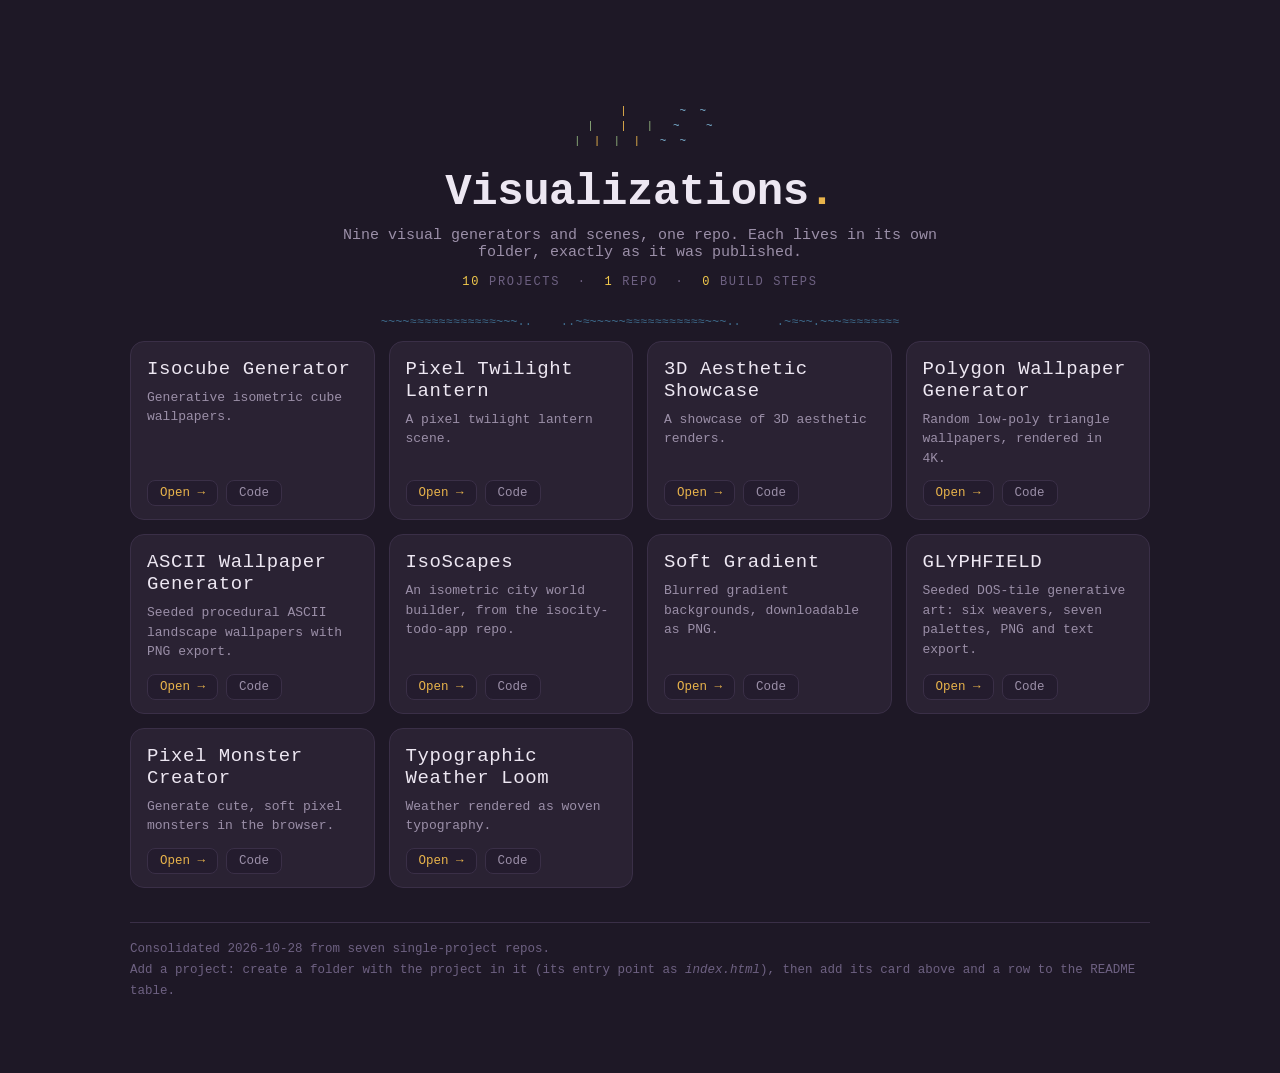
==== index.html @ 9da6a99a "Add Typographic Weather Loom (moved from interactive-tools)" ====
<!DOCTYPE html>
<html lang="en">
<head>
<meta charset="UTF-8">
<meta name="viewport" content="width=device-width, initial-scale=1.0">
<title>Visualizations</title>
<style>
  @font-face{font-family:"Alpha Lyrae";src:url("https://heycristobal.com/vault/assets/fonts/AlphaLyrae-Medium.woff2") format("woff2"),url("https://heycristobal.com/vault/assets/fonts/AlphaLyrae-Medium.woff") format("woff");font-weight:400 700;font-display:swap}
  :root{--bg:#1E1826; --panel:#2A2233; --panel2:#241C2E; --line:#3A2F47; --ink:#EDE7F2; --muted:#9B8FA8; --faint:#6E6182; --amber:#E8B34B; --pink:#E85C8A; --blue:#7FB8D9; --gold:#F2C94C; --mint:#72EFDD; --violet:#B79CED;}
  *{box-sizing:border-box}
  body{margin:0; background:var(--bg); color:var(--ink); font-family:"Space Mono", ui-monospace, SFMono-Regular, Menlo, Consolas, monospace; padding:48px 20px 64px}
  ::selection{background:var(--amber); color:#1E1826}
  .wrap{max-width:1020px; margin:0 auto}
  header{padding:56px 0 8px; text-align:center}
  .banner{
    margin:0 auto 18px; display:inline-block; text-align:left;
    color:var(--faint); font-size:11px; line-height:1.35; white-space:pre;
    user-select:none;
  }
  .banner .w{color:var(--blue)} .banner .k{color:var(--amber)} .banner .l{color:#8FAE7C}
  h1{font-family:"Alpha Lyrae","Space Mono",monospace; font-size:clamp(28px,5vw,44px); font-weight:700; letter-spacing:-0.01em; margin:0 0 10px}
  h1 .dot{color:var(--amber)}
  .lede{color:var(--muted); max-width:620px; margin:0 auto; font-size:15px}
  .meta{margin-top:14px; color:var(--faint); font-size:12px; letter-spacing:0.14em; text-transform:uppercase}
  .meta b{color:var(--gold); font-weight:400}
  #wave{
    display:block; margin:26px auto 4px; max-width:760px; width:100%;
    white-space:pre; overflow:hidden; text-align:center;
    color:#3E6B8C; font-size:12px; line-height:1.2; user-select:none;
  }
  .grid{display:grid; grid-template-columns:repeat(auto-fill,minmax(230px,1fr)); gap:14px}
  .card{background:var(--panel); border:1px solid var(--line); border-radius:14px; padding:16px 16px 13px; display:flex; flex-direction:column; gap:8px}
  .card h3{font-family:"Alpha Lyrae","Space Mono",monospace; font-weight:500; font-size:19px; margin:0; letter-spacing:.03em}
  .card p{color:var(--muted); font-size:13px; line-height:1.5; margin:0; flex:1}
  .foot{display:flex; gap:8px; margin-top:4px}
  .foot a{font-size:12.5px; text-decoration:none; border:1px solid var(--line); border-radius:8px; padding:5px 12px; background:var(--panel2)}
  .view{color:var(--amber)} .code{color:var(--muted)}
  .foot a:hover{color:var(--ink); border-color:var(--amber)}
  footer{color:var(--faint); font-size:12.5px; line-height:1.7; margin-top:34px; border-top:1px solid var(--line); padding-top:16px}
</style>
</head>
<body>
<div class="wrap">
    <header>
    <pre class="banner" aria-hidden="true">        <span class="k">|</span>        <span class="w">~  ~</span>
   <span class="l">|</span>    <span class="k">|</span>   <span class="l">|</span>   <span class="w">~</span>    <span class="w">~</span>
 <span class="l">|</span>  <span class="k">|</span>  <span class="l">|</span>  <span class="k">|</span>   <span class="w">~  ~</span></pre>
    <h1>Visualizations<span class="dot">.</span></h1>
    <p class="lede">Nine visual generators and scenes, one repo. Each lives in its own folder, exactly as it was published.</p>
    <p class="meta"><b>10</b> projects &nbsp;·&nbsp; <b>1</b> repo &nbsp;·&nbsp; <b>0</b> build steps</p>
    <pre id="wave" aria-hidden="true"></pre>
  </header>
  <div class="grid">
      <article class="card"><h3>Isocube Generator</h3><p>Generative isometric cube wallpapers.</p><div class="foot"><a class="view" href="isometric-cube-wallpaper-generator/">Open →</a><a class="code" href="https://github.com/dalecri/visualizations/tree/main/isometric-cube-wallpaper-generator">Code</a></div></article>
      <article class="card"><h3>Pixel Twilight Lantern</h3><p>A pixel twilight lantern scene.</p><div class="foot"><a class="view" href="pixel-night-lamp/">Open →</a><a class="code" href="https://github.com/dalecri/visualizations/tree/main/pixel-night-lamp">Code</a></div></article>
      <article class="card"><h3>3D Aesthetic Showcase</h3><p>A showcase of 3D aesthetic renders.</p><div class="foot"><a class="view" href="3d-aesthetic-renders/">Open →</a><a class="code" href="https://github.com/dalecri/visualizations/tree/main/3d-aesthetic-renders">Code</a></div></article>
        <article class="card"><h3>Polygon Wallpaper Generator</h3><p>Random low-poly triangle wallpapers, rendered in 4K.</p><div class="foot"><a class="view" href="polygon-wallpaper-generator/">Open →</a><a class="code" href="https://github.com/dalecri/visualizations/tree/main/polygon-wallpaper-generator">Code</a></div></article>
        <article class="card"><h3>ASCII Wallpaper Generator</h3><p>Seeded procedural ASCII landscape wallpapers with PNG export.</p><div class="foot"><a class="view" href="ASCII-Wallpaper/">Open →</a><a class="code" href="https://github.com/dalecri/visualizations/tree/main/ASCII-Wallpaper">Code</a></div></article>
        <article class="card"><h3>IsoScapes</h3><p>An isometric city world builder, from the isocity-todo-app repo.</p><div class="foot"><a class="view" href="isocity-todo-app/">Open →</a><a class="code" href="https://github.com/dalecri/visualizations/tree/main/isocity-todo-app">Code</a></div></article>
        <article class="card"><h3>Soft Gradient</h3><p>Blurred gradient backgrounds, downloadable as PNG.</p><div class="foot"><a class="view" href="soft-gradient-generator/">Open →</a><a class="code" href="https://github.com/dalecri/visualizations/tree/main/soft-gradient-generator">Code</a></div></article>
        <article class="card"><h3>GLYPHFIELD</h3><p>Seeded DOS-tile generative art: six weavers, seven palettes, PNG and text export.</p><div class="foot"><a class="view" href="glyphfield/">Open →</a><a class="code" href="https://github.com/dalecri/visualizations/tree/main/glyphfield">Code</a></div></article>
        <article class="card"><h3>Pixel Monster Creator</h3><p>Generate cute, soft pixel monsters in the browser.</p><div class="foot"><a class="view" href="pixel-monster-creator/">Open →</a><a class="code" href="https://github.com/dalecri/visualizations/tree/main/pixel-monster-creator">Code</a></div></article>
      <article class="card"><h3>Typographic Weather Loom</h3><p>Weather rendered as woven typography.</p><div class="foot"><a class="view" href="typographic-weather-loom/">Open →</a><a class="code" href="https://github.com/dalecri/visualizations/tree/main/typographic-weather-loom">Code</a></div></article>
  </div>
  <footer>Consolidated 2026-10-28 from seven single-project repos.<br>
  Add a project: create a folder with the project in it (its entry point as <i>index.html</i>), then add its card above and a row to the README table.</footer>
</div>
<script>
  // A one-line pond ripple under the header. Decorative only.
  (function () {
    var el = document.getElementById('wave');
    var W = 72, chars = ' .~\u2248~. ', t = 0;
    function frame() {
      var s = '';
      for (var x = 0; x < W; x++) {
        var v = Math.sin(x * 0.32 + t) + Math.sin(x * 0.11 - t * 0.7) + Math.sin(x * 0.53 + t * 1.7) * 0.5;
        var i = Math.max(0, Math.min(chars.length - 1, Math.floor((v + 2.5) / 5 * chars.length)));
        s += chars[i];
      }
      el.textContent = s;
      t += 0.045;
    }
    if (window.matchMedia && window.matchMedia('(prefers-reduced-motion: reduce)').matches) {
      frame();
    } else {
      frame();
      setInterval(function () { if (!document.hidden) frame(); }, 90);
    }
  })();
</script>
</body>
</html>
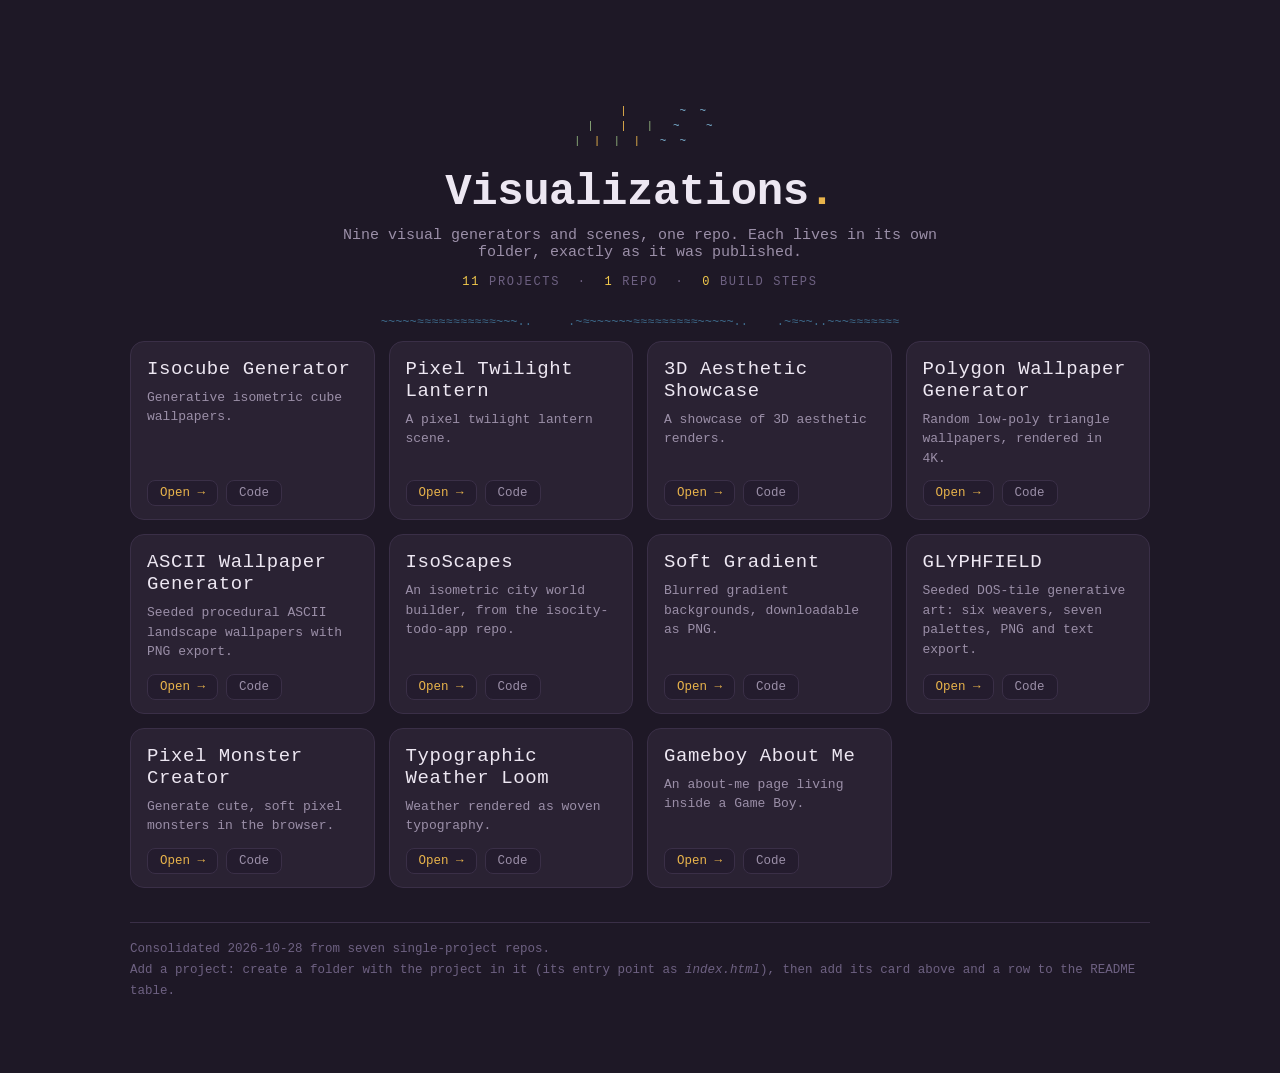
==== commit 31ed15c3: "Add Gameboy About Me (moved from interactive-tools)" ====
--- a/index.html
+++ b/index.html
@@ -47,7 +47,7 @@
  <span class="l">|</span>  <span class="k">|</span>  <span class="l">|</span>  <span class="k">|</span>   <span class="w">~  ~</span></pre>
     <h1>Visualizations<span class="dot">.</span></h1>
     <p class="lede">Nine visual generators and scenes, one repo. Each lives in its own folder, exactly as it was published.</p>
-    <p class="meta"><b>10</b> projects &nbsp;·&nbsp; <b>1</b> repo &nbsp;·&nbsp; <b>0</b> build steps</p>
+    <p class="meta"><b>11</b> projects &nbsp;·&nbsp; <b>1</b> repo &nbsp;·&nbsp; <b>0</b> build steps</p>
     <pre id="wave" aria-hidden="true"></pre>
   </header>
   <div class="grid">
@@ -61,6 +61,7 @@
         <article class="card"><h3>GLYPHFIELD</h3><p>Seeded DOS-tile generative art: six weavers, seven palettes, PNG and text export.</p><div class="foot"><a class="view" href="glyphfield/">Open →</a><a class="code" href="https://github.com/dalecri/visualizations/tree/main/glyphfield">Code</a></div></article>
         <article class="card"><h3>Pixel Monster Creator</h3><p>Generate cute, soft pixel monsters in the browser.</p><div class="foot"><a class="view" href="pixel-monster-creator/">Open →</a><a class="code" href="https://github.com/dalecri/visualizations/tree/main/pixel-monster-creator">Code</a></div></article>
       <article class="card"><h3>Typographic Weather Loom</h3><p>Weather rendered as woven typography.</p><div class="foot"><a class="view" href="typographic-weather-loom/">Open →</a><a class="code" href="https://github.com/dalecri/visualizations/tree/main/typographic-weather-loom">Code</a></div></article>
+      <article class="card"><h3>Gameboy About Me</h3><p>An about-me page living inside a Game Boy.</p><div class="foot"><a class="view" href="Gameboy-about-me/">Open →</a><a class="code" href="https://github.com/dalecri/visualizations/tree/main/Gameboy-about-me">Code</a></div></article>
   </div>
   <footer>Consolidated 2026-10-28 from seven single-project repos.<br>
   Add a project: create a folder with the project in it (its entry point as <i>index.html</i>), then add its card above and a row to the README table.</footer>
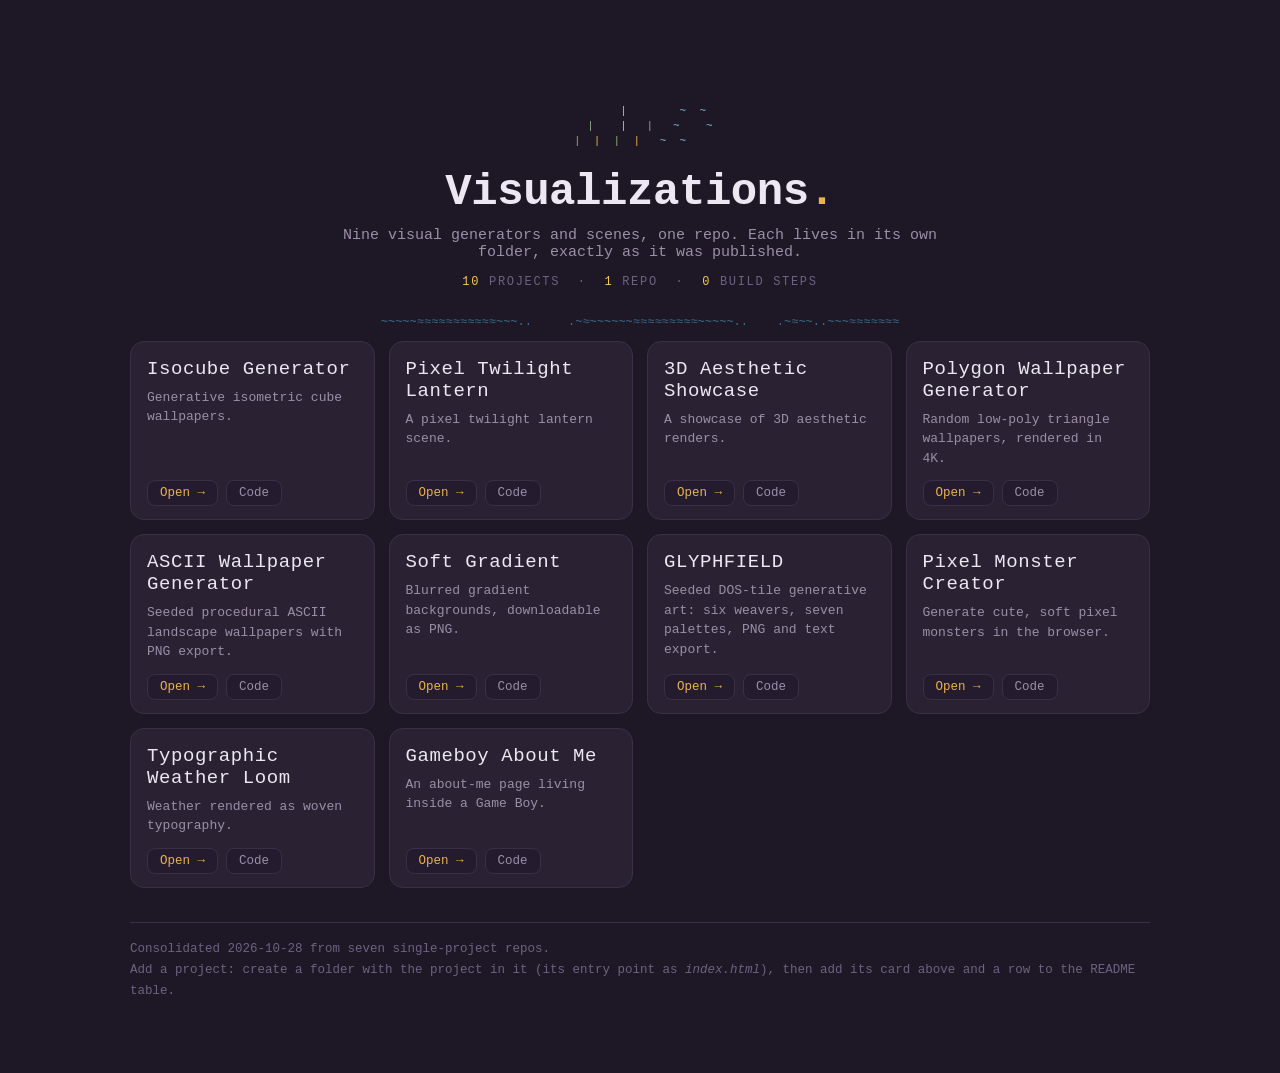
==== commit 54c26c63: "Move IsoScapes (isocity-todo-app) to voxel-applications" ====
--- a/index.html
+++ b/index.html
@@ -47,7 +47,7 @@
  <span class="l">|</span>  <span class="k">|</span>  <span class="l">|</span>  <span class="k">|</span>   <span class="w">~  ~</span></pre>
     <h1>Visualizations<span class="dot">.</span></h1>
     <p class="lede">Nine visual generators and scenes, one repo. Each lives in its own folder, exactly as it was published.</p>
-    <p class="meta"><b>11</b> projects &nbsp;·&nbsp; <b>1</b> repo &nbsp;·&nbsp; <b>0</b> build steps</p>
+    <p class="meta"><b>10</b> projects &nbsp;·&nbsp; <b>1</b> repo &nbsp;·&nbsp; <b>0</b> build steps</p>
     <pre id="wave" aria-hidden="true"></pre>
   </header>
   <div class="grid">
@@ -56,8 +56,7 @@
       <article class="card"><h3>3D Aesthetic Showcase</h3><p>A showcase of 3D aesthetic renders.</p><div class="foot"><a class="view" href="3d-aesthetic-renders/">Open →</a><a class="code" href="https://github.com/dalecri/visualizations/tree/main/3d-aesthetic-renders">Code</a></div></article>
         <article class="card"><h3>Polygon Wallpaper Generator</h3><p>Random low-poly triangle wallpapers, rendered in 4K.</p><div class="foot"><a class="view" href="polygon-wallpaper-generator/">Open →</a><a class="code" href="https://github.com/dalecri/visualizations/tree/main/polygon-wallpaper-generator">Code</a></div></article>
         <article class="card"><h3>ASCII Wallpaper Generator</h3><p>Seeded procedural ASCII landscape wallpapers with PNG export.</p><div class="foot"><a class="view" href="ASCII-Wallpaper/">Open →</a><a class="code" href="https://github.com/dalecri/visualizations/tree/main/ASCII-Wallpaper">Code</a></div></article>
-        <article class="card"><h3>IsoScapes</h3><p>An isometric city world builder, from the isocity-todo-app repo.</p><div class="foot"><a class="view" href="isocity-todo-app/">Open →</a><a class="code" href="https://github.com/dalecri/visualizations/tree/main/isocity-todo-app">Code</a></div></article>
-        <article class="card"><h3>Soft Gradient</h3><p>Blurred gradient backgrounds, downloadable as PNG.</p><div class="foot"><a class="view" href="soft-gradient-generator/">Open →</a><a class="code" href="https://github.com/dalecri/visualizations/tree/main/soft-gradient-generator">Code</a></div></article>
+                <article class="card"><h3>Soft Gradient</h3><p>Blurred gradient backgrounds, downloadable as PNG.</p><div class="foot"><a class="view" href="soft-gradient-generator/">Open →</a><a class="code" href="https://github.com/dalecri/visualizations/tree/main/soft-gradient-generator">Code</a></div></article>
         <article class="card"><h3>GLYPHFIELD</h3><p>Seeded DOS-tile generative art: six weavers, seven palettes, PNG and text export.</p><div class="foot"><a class="view" href="glyphfield/">Open →</a><a class="code" href="https://github.com/dalecri/visualizations/tree/main/glyphfield">Code</a></div></article>
         <article class="card"><h3>Pixel Monster Creator</h3><p>Generate cute, soft pixel monsters in the browser.</p><div class="foot"><a class="view" href="pixel-monster-creator/">Open →</a><a class="code" href="https://github.com/dalecri/visualizations/tree/main/pixel-monster-creator">Code</a></div></article>
       <article class="card"><h3>Typographic Weather Loom</h3><p>Weather rendered as woven typography.</p><div class="foot"><a class="view" href="typographic-weather-loom/">Open →</a><a class="code" href="https://github.com/dalecri/visualizations/tree/main/typographic-weather-loom">Code</a></div></article>
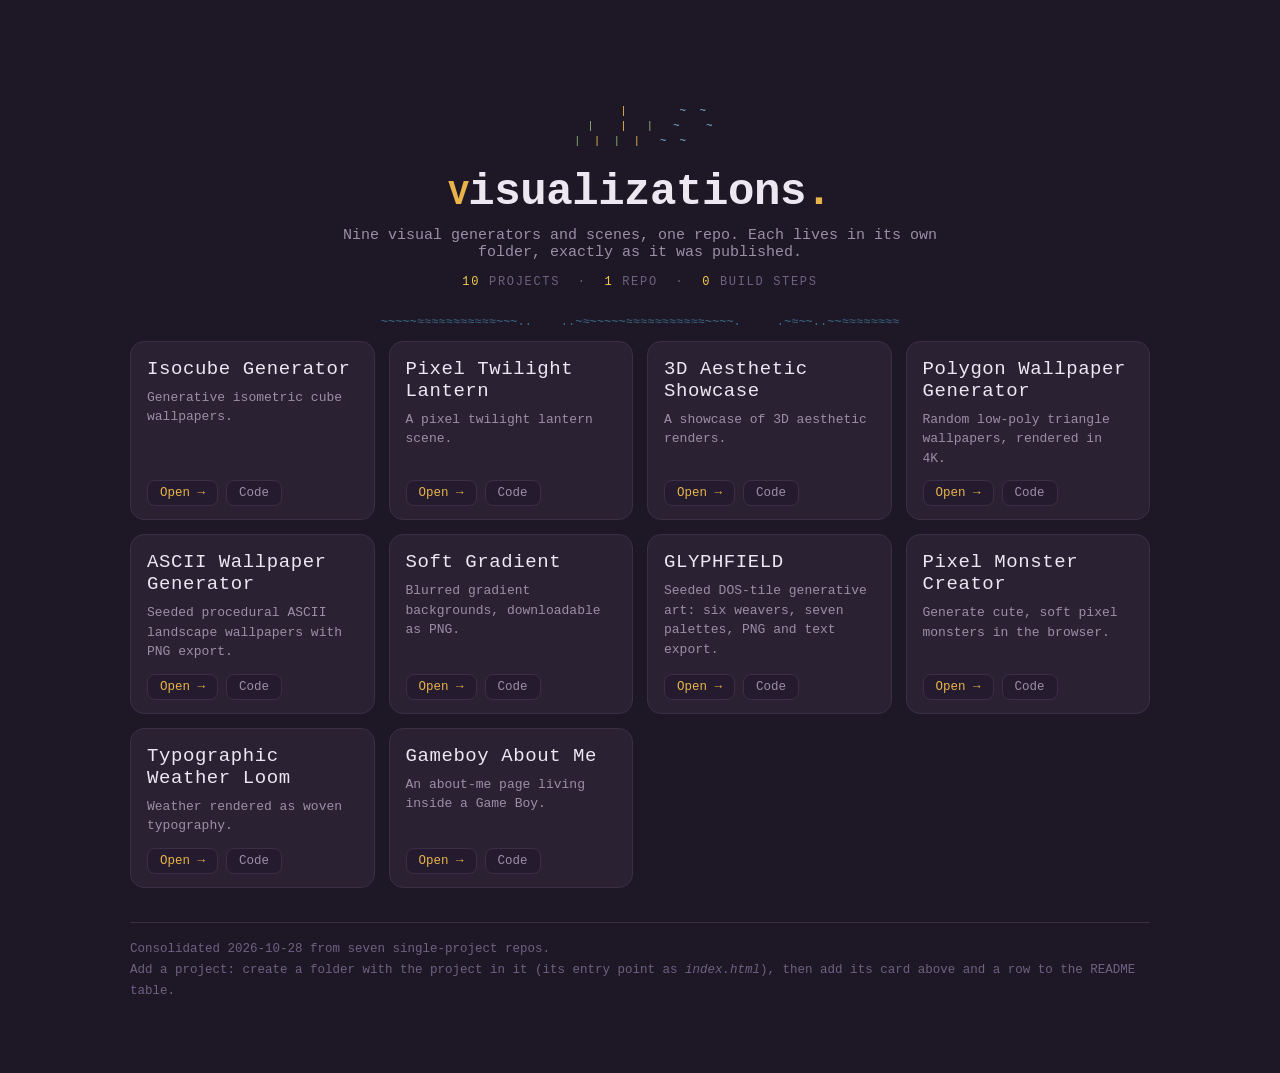
==== commit 5a2885d7: "Pixelated first letter on the page title (Rito Block)" ====
--- a/index.html
+++ b/index.html
@@ -37,6 +37,8 @@
   .view{color:var(--amber)} .code{color:var(--muted)}
   .foot a:hover{color:var(--ink); border-color:var(--amber)}
   footer{color:var(--faint); font-size:12.5px; line-height:1.7; margin-top:34px; border-top:1px solid var(--line); padding-top:16px}
+@font-face{font-family:"Rito Block";src:url("https://heycristobal.com/fonts/assets/fonts/RitoBlock-Regular.woff2") format("woff2"),url("https://heycristobal.com/fonts/assets/fonts/RitoBlock-Regular.ttf") format("truetype");font-display:swap}
+h1 .pix{font-family:"Rito Block",monospace;font-size:.78em;color:var(--amber,#E8B34B)}
 </style>
 </head>
 <body>
@@ -45,7 +47,7 @@
     <pre class="banner" aria-hidden="true">        <span class="k">|</span>        <span class="w">~  ~</span>
    <span class="l">|</span>    <span class="k">|</span>   <span class="l">|</span>   <span class="w">~</span>    <span class="w">~</span>
  <span class="l">|</span>  <span class="k">|</span>  <span class="l">|</span>  <span class="k">|</span>   <span class="w">~  ~</span></pre>
-    <h1>Visualizations<span class="dot">.</span></h1>
+    <h1><span class="pix">V</span>isualizations<span class="dot">.</span></h1>
     <p class="lede">Nine visual generators and scenes, one repo. Each lives in its own folder, exactly as it was published.</p>
     <p class="meta"><b>10</b> projects &nbsp;·&nbsp; <b>1</b> repo &nbsp;·&nbsp; <b>0</b> build steps</p>
     <pre id="wave" aria-hidden="true"></pre>
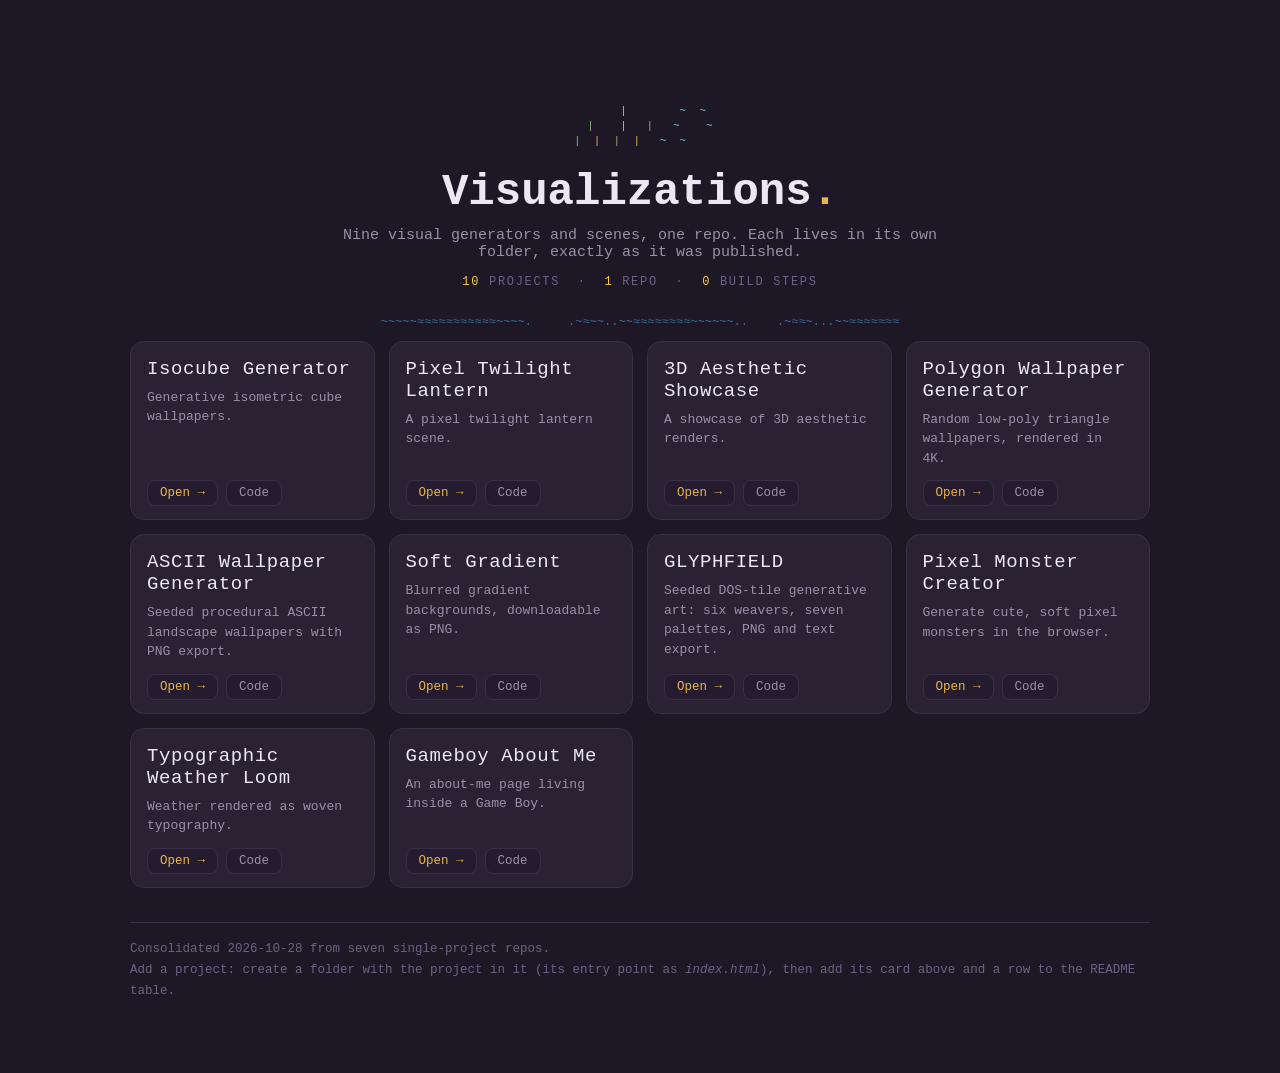
==== commit d87abc4e: "Clean Alpha Lyrae title matching Landing Templates (no letter-spacing, no Rito span)" ====
--- a/index.html
+++ b/index.html
@@ -18,7 +18,7 @@
     user-select:none;
   }
   .banner .w{color:var(--blue)} .banner .k{color:var(--amber)} .banner .l{color:#8FAE7C}
-  h1{font-family:"Alpha Lyrae","Space Mono",monospace; font-size:clamp(28px,5vw,44px); font-weight:700; letter-spacing:-0.01em; margin:0 0 10px}
+  h1{font-family:"Alpha Lyrae","Space Mono",monospace; font-size:clamp(28px,5vw,44px); font-weight:700; margin:0 0 10px}
   h1 .dot{color:var(--amber)}
   .lede{color:var(--muted); max-width:620px; margin:0 auto; font-size:15px}
   .meta{margin-top:14px; color:var(--faint); font-size:12px; letter-spacing:0.14em; text-transform:uppercase}
@@ -37,8 +37,6 @@
   .view{color:var(--amber)} .code{color:var(--muted)}
   .foot a:hover{color:var(--ink); border-color:var(--amber)}
   footer{color:var(--faint); font-size:12.5px; line-height:1.7; margin-top:34px; border-top:1px solid var(--line); padding-top:16px}
-@font-face{font-family:"Rito Block";src:url("https://heycristobal.com/fonts/assets/fonts/RitoBlock-Regular.woff2") format("woff2"),url("https://heycristobal.com/fonts/assets/fonts/RitoBlock-Regular.ttf") format("truetype");font-display:swap}
-h1 .pix{font-family:"Rito Block",monospace;font-size:.78em;color:var(--amber,#E8B34B)}
 </style>
 </head>
 <body>
@@ -47,7 +45,7 @@
     <pre class="banner" aria-hidden="true">        <span class="k">|</span>        <span class="w">~  ~</span>
    <span class="l">|</span>    <span class="k">|</span>   <span class="l">|</span>   <span class="w">~</span>    <span class="w">~</span>
  <span class="l">|</span>  <span class="k">|</span>  <span class="l">|</span>  <span class="k">|</span>   <span class="w">~  ~</span></pre>
-    <h1><span class="pix">V</span>isualizations<span class="dot">.</span></h1>
+    <h1>Visualizations<span class="dot">.</span></h1>
     <p class="lede">Nine visual generators and scenes, one repo. Each lives in its own folder, exactly as it was published.</p>
     <p class="meta"><b>10</b> projects &nbsp;·&nbsp; <b>1</b> repo &nbsp;·&nbsp; <b>0</b> build steps</p>
     <pre id="wave" aria-hidden="true"></pre>
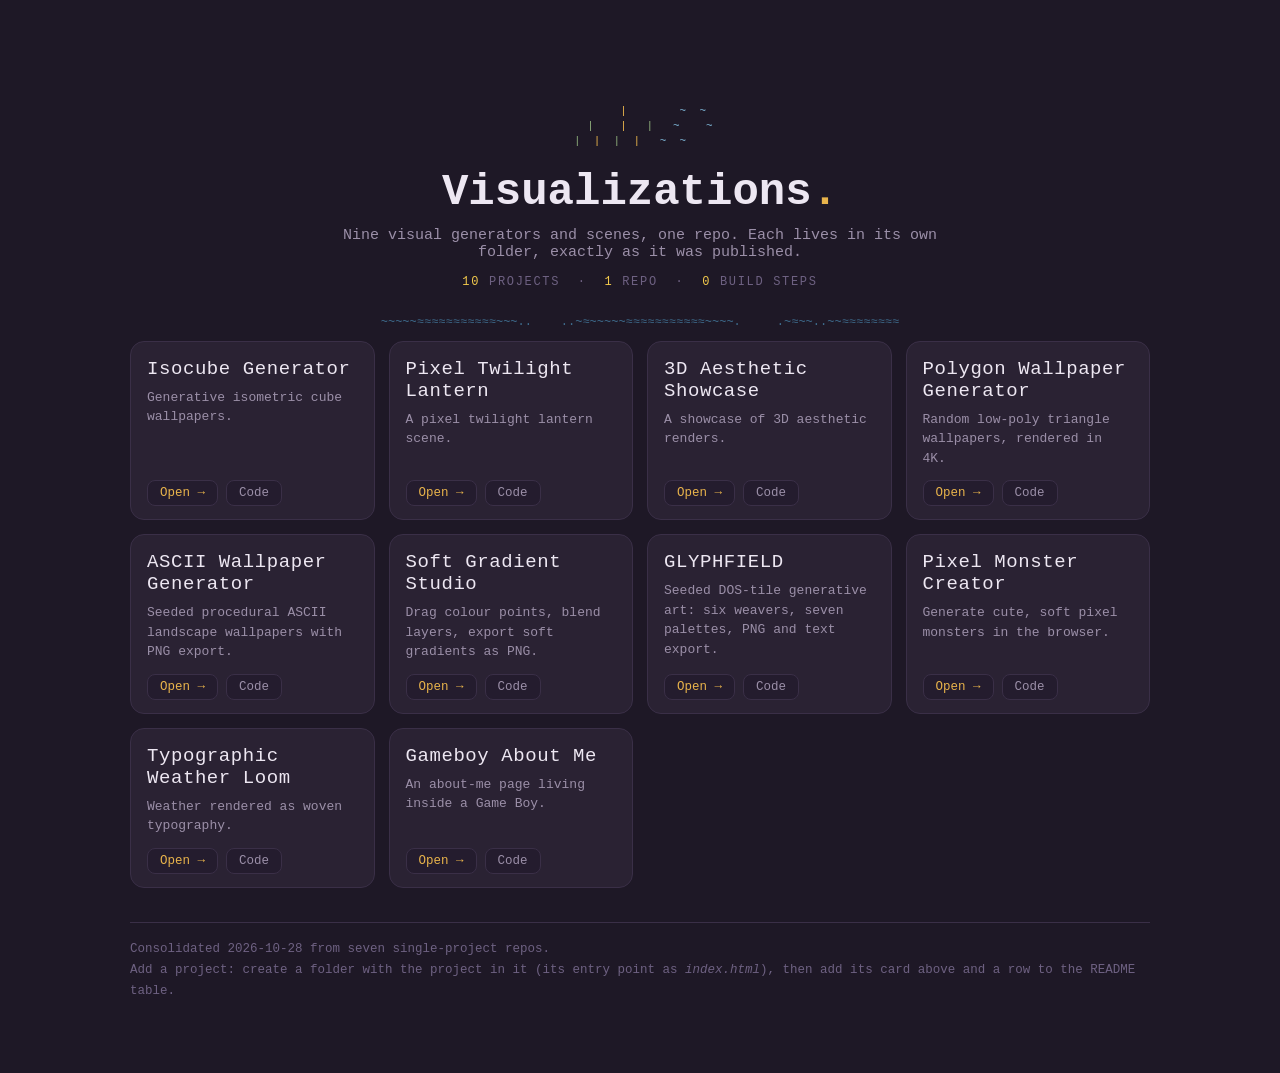
==== commit 577c62da: "Replace Soft Gradient with Soft Gradient Studio (single-file build); gallery card updated" ====
--- a/index.html
+++ b/index.html
@@ -56,7 +56,7 @@
       <article class="card"><h3>3D Aesthetic Showcase</h3><p>A showcase of 3D aesthetic renders.</p><div class="foot"><a class="view" href="3d-aesthetic-renders/">Open →</a><a class="code" href="https://github.com/dalecri/visualizations/tree/main/3d-aesthetic-renders">Code</a></div></article>
         <article class="card"><h3>Polygon Wallpaper Generator</h3><p>Random low-poly triangle wallpapers, rendered in 4K.</p><div class="foot"><a class="view" href="polygon-wallpaper-generator/">Open →</a><a class="code" href="https://github.com/dalecri/visualizations/tree/main/polygon-wallpaper-generator">Code</a></div></article>
         <article class="card"><h3>ASCII Wallpaper Generator</h3><p>Seeded procedural ASCII landscape wallpapers with PNG export.</p><div class="foot"><a class="view" href="ASCII-Wallpaper/">Open →</a><a class="code" href="https://github.com/dalecri/visualizations/tree/main/ASCII-Wallpaper">Code</a></div></article>
-                <article class="card"><h3>Soft Gradient</h3><p>Blurred gradient backgrounds, downloadable as PNG.</p><div class="foot"><a class="view" href="soft-gradient-generator/">Open →</a><a class="code" href="https://github.com/dalecri/visualizations/tree/main/soft-gradient-generator">Code</a></div></article>
+                <article class="card"><h3>Soft Gradient Studio</h3><p>Drag colour points, blend layers, export soft gradients as PNG.</p><div class="foot"><a class="view" href="soft-gradient-generator/">Open →</a><a class="code" href="https://github.com/dalecri/visualizations/tree/main/soft-gradient-generator">Code</a></div></article>
         <article class="card"><h3>GLYPHFIELD</h3><p>Seeded DOS-tile generative art: six weavers, seven palettes, PNG and text export.</p><div class="foot"><a class="view" href="glyphfield/">Open →</a><a class="code" href="https://github.com/dalecri/visualizations/tree/main/glyphfield">Code</a></div></article>
         <article class="card"><h3>Pixel Monster Creator</h3><p>Generate cute, soft pixel monsters in the browser.</p><div class="foot"><a class="view" href="pixel-monster-creator/">Open →</a><a class="code" href="https://github.com/dalecri/visualizations/tree/main/pixel-monster-creator">Code</a></div></article>
       <article class="card"><h3>Typographic Weather Loom</h3><p>Weather rendered as woven typography.</p><div class="foot"><a class="view" href="typographic-weather-loom/">Open →</a><a class="code" href="https://github.com/dalecri/visualizations/tree/main/typographic-weather-loom">Code</a></div></article>
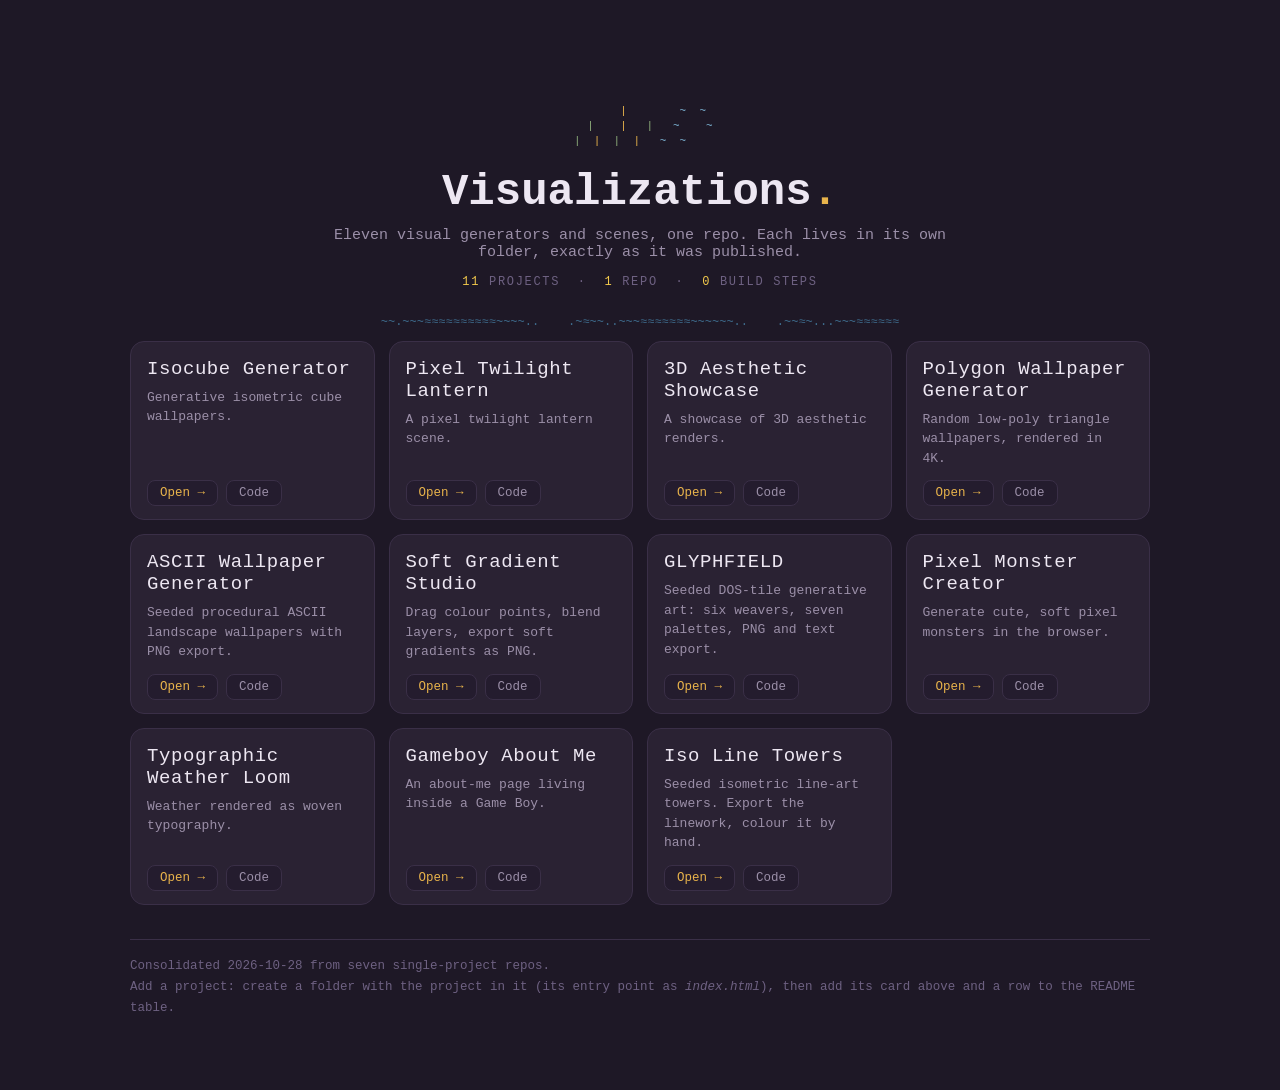
==== commit 1c986cb2: "Add Iso Line Towers project; gallery and README to 11 projects; README Soft Gradient Studio row refr" ====
--- a/index.html
+++ b/index.html
@@ -46,8 +46,8 @@
    <span class="l">|</span>    <span class="k">|</span>   <span class="l">|</span>   <span class="w">~</span>    <span class="w">~</span>
  <span class="l">|</span>  <span class="k">|</span>  <span class="l">|</span>  <span class="k">|</span>   <span class="w">~  ~</span></pre>
     <h1>Visualizations<span class="dot">.</span></h1>
-    <p class="lede">Nine visual generators and scenes, one repo. Each lives in its own folder, exactly as it was published.</p>
-    <p class="meta"><b>10</b> projects &nbsp;·&nbsp; <b>1</b> repo &nbsp;·&nbsp; <b>0</b> build steps</p>
+    <p class="lede">Eleven visual generators and scenes, one repo. Each lives in its own folder, exactly as it was published.</p>
+    <p class="meta"><b>11</b> projects &nbsp;·&nbsp; <b>1</b> repo &nbsp;·&nbsp; <b>0</b> build steps</p>
     <pre id="wave" aria-hidden="true"></pre>
   </header>
   <div class="grid">
@@ -61,6 +61,7 @@
         <article class="card"><h3>Pixel Monster Creator</h3><p>Generate cute, soft pixel monsters in the browser.</p><div class="foot"><a class="view" href="pixel-monster-creator/">Open →</a><a class="code" href="https://github.com/dalecri/visualizations/tree/main/pixel-monster-creator">Code</a></div></article>
       <article class="card"><h3>Typographic Weather Loom</h3><p>Weather rendered as woven typography.</p><div class="foot"><a class="view" href="typographic-weather-loom/">Open →</a><a class="code" href="https://github.com/dalecri/visualizations/tree/main/typographic-weather-loom">Code</a></div></article>
       <article class="card"><h3>Gameboy About Me</h3><p>An about-me page living inside a Game Boy.</p><div class="foot"><a class="view" href="Gameboy-about-me/">Open →</a><a class="code" href="https://github.com/dalecri/visualizations/tree/main/Gameboy-about-me">Code</a></div></article>
+      <article class="card"><h3>Iso Line Towers</h3><p>Seeded isometric line-art towers. Export the linework, colour it by hand.</p><div class="foot"><a class="view" href="iso-line-towers/">Open →</a><a class="code" href="https://github.com/dalecri/visualizations/tree/main/iso-line-towers">Code</a></div></article>
   </div>
   <footer>Consolidated 2026-10-28 from seven single-project repos.<br>
   Add a project: create a folder with the project in it (its entry point as <i>index.html</i>), then add its card above and a row to the README table.</footer>
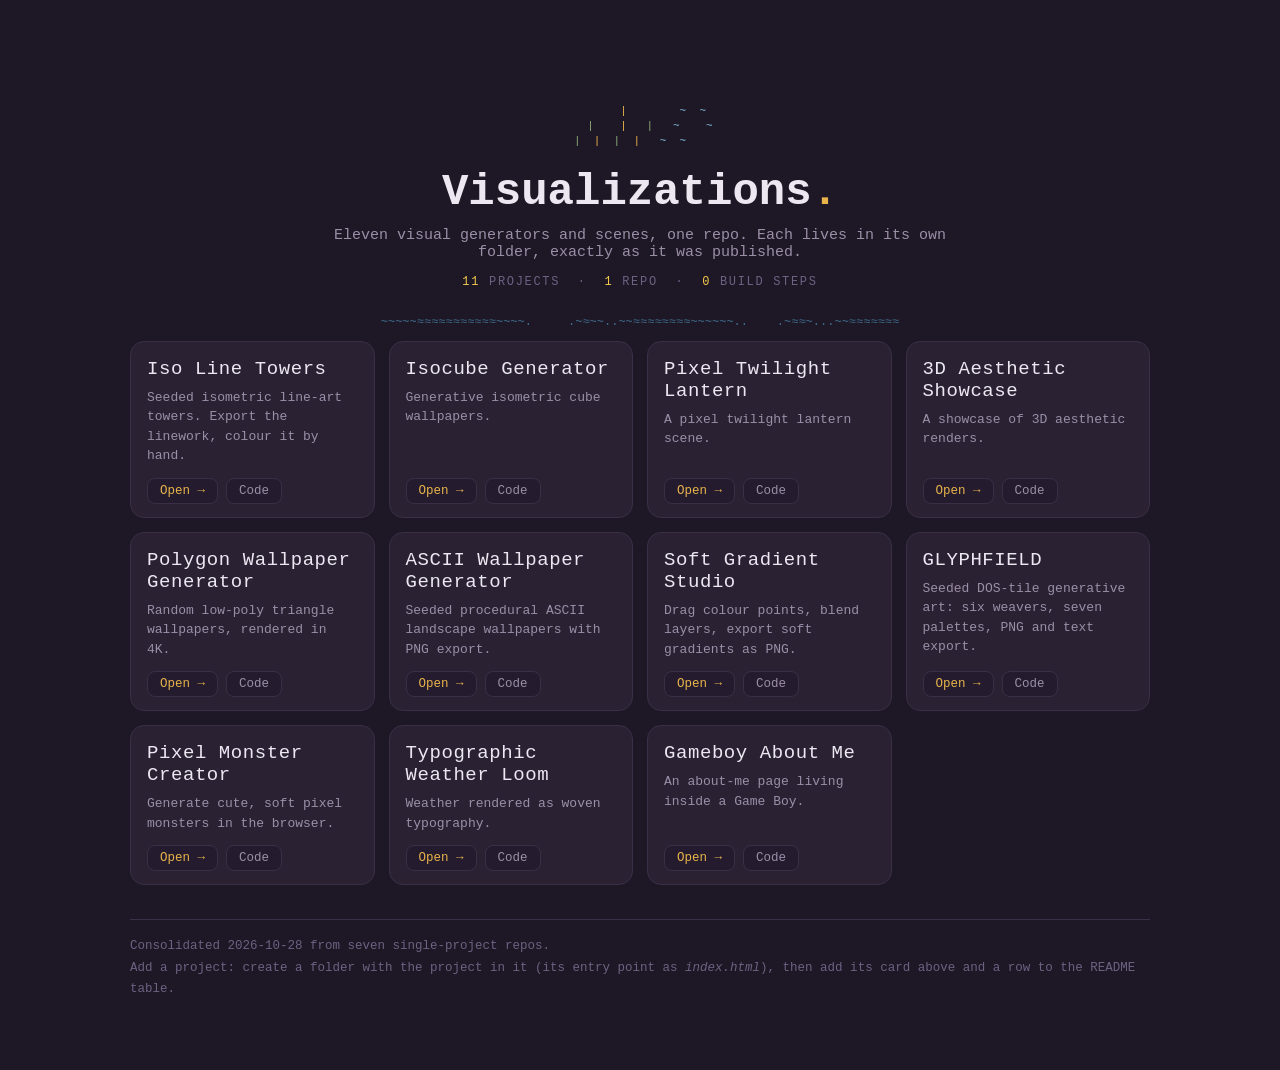
==== commit cdfe9a80: "Gallery: Iso Line Towers card moved to first (new projects go first)" ====
--- a/index.html
+++ b/index.html
@@ -51,6 +51,7 @@
     <pre id="wave" aria-hidden="true"></pre>
   </header>
   <div class="grid">
+      <article class="card"><h3>Iso Line Towers</h3><p>Seeded isometric line-art towers. Export the linework, colour it by hand.</p><div class="foot"><a class="view" href="iso-line-towers/">Open →</a><a class="code" href="https://github.com/dalecri/visualizations/tree/main/iso-line-towers">Code</a></div></article>
       <article class="card"><h3>Isocube Generator</h3><p>Generative isometric cube wallpapers.</p><div class="foot"><a class="view" href="isometric-cube-wallpaper-generator/">Open →</a><a class="code" href="https://github.com/dalecri/visualizations/tree/main/isometric-cube-wallpaper-generator">Code</a></div></article>
       <article class="card"><h3>Pixel Twilight Lantern</h3><p>A pixel twilight lantern scene.</p><div class="foot"><a class="view" href="pixel-night-lamp/">Open →</a><a class="code" href="https://github.com/dalecri/visualizations/tree/main/pixel-night-lamp">Code</a></div></article>
       <article class="card"><h3>3D Aesthetic Showcase</h3><p>A showcase of 3D aesthetic renders.</p><div class="foot"><a class="view" href="3d-aesthetic-renders/">Open →</a><a class="code" href="https://github.com/dalecri/visualizations/tree/main/3d-aesthetic-renders">Code</a></div></article>
@@ -61,7 +62,6 @@
         <article class="card"><h3>Pixel Monster Creator</h3><p>Generate cute, soft pixel monsters in the browser.</p><div class="foot"><a class="view" href="pixel-monster-creator/">Open →</a><a class="code" href="https://github.com/dalecri/visualizations/tree/main/pixel-monster-creator">Code</a></div></article>
       <article class="card"><h3>Typographic Weather Loom</h3><p>Weather rendered as woven typography.</p><div class="foot"><a class="view" href="typographic-weather-loom/">Open →</a><a class="code" href="https://github.com/dalecri/visualizations/tree/main/typographic-weather-loom">Code</a></div></article>
       <article class="card"><h3>Gameboy About Me</h3><p>An about-me page living inside a Game Boy.</p><div class="foot"><a class="view" href="Gameboy-about-me/">Open →</a><a class="code" href="https://github.com/dalecri/visualizations/tree/main/Gameboy-about-me">Code</a></div></article>
-      <article class="card"><h3>Iso Line Towers</h3><p>Seeded isometric line-art towers. Export the linework, colour it by hand.</p><div class="foot"><a class="view" href="iso-line-towers/">Open →</a><a class="code" href="https://github.com/dalecri/visualizations/tree/main/iso-line-towers">Code</a></div></article>
   </div>
   <footer>Consolidated 2026-10-28 from seven single-project repos.<br>
   Add a project: create a folder with the project in it (its entry point as <i>index.html</i>), then add its card above and a row to the README table.</footer>
